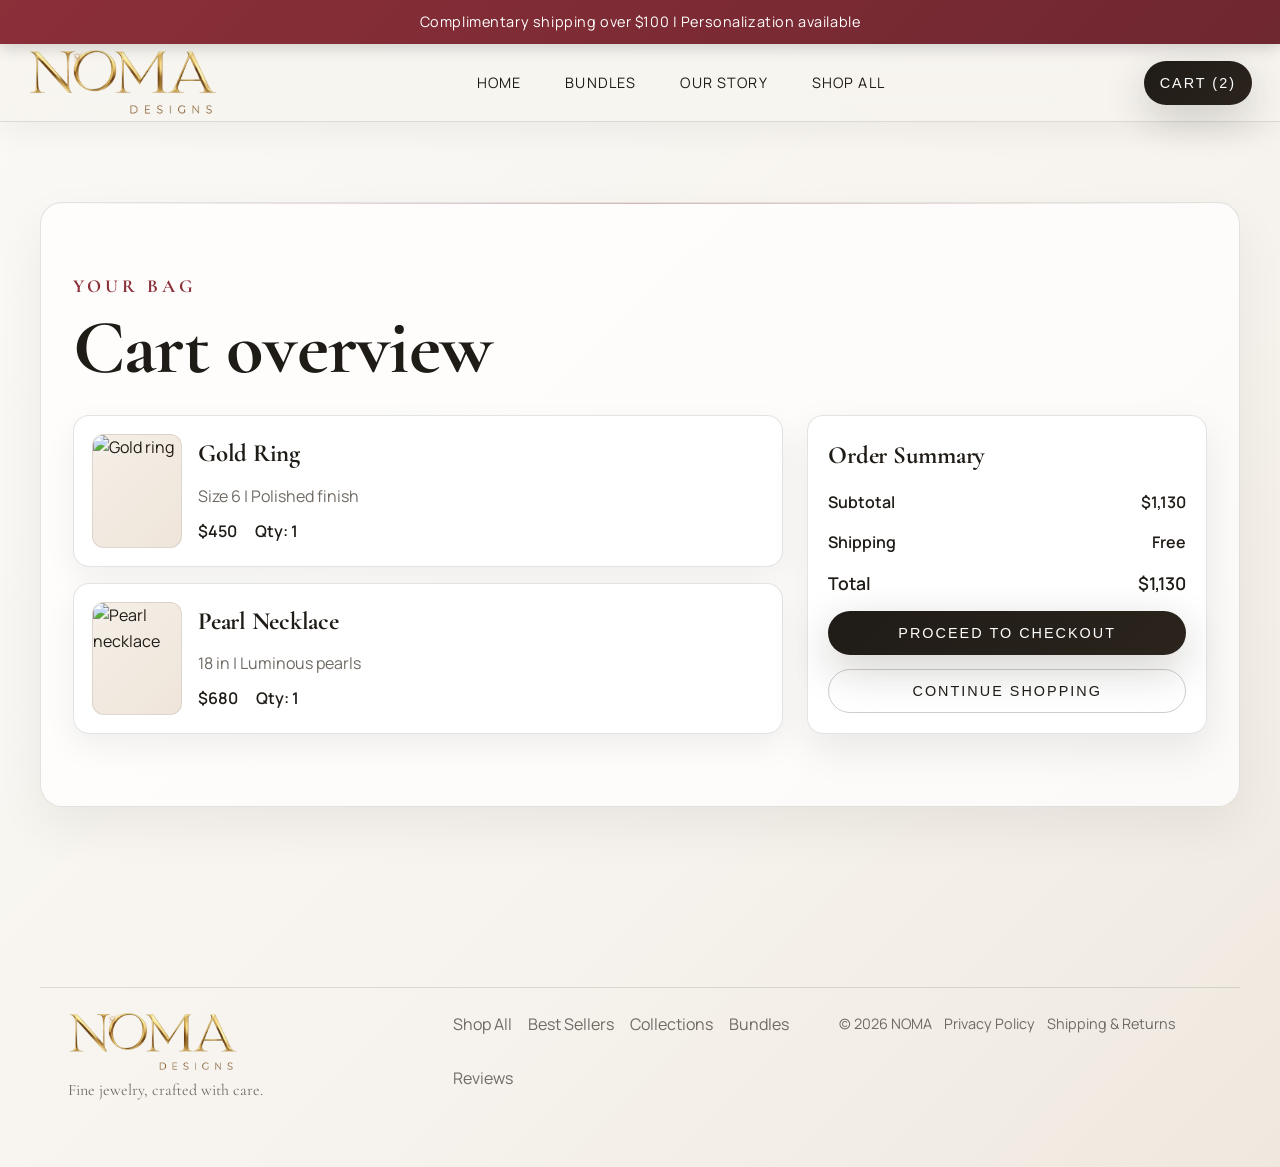
==== cart.html @ b7df2863 "Add cart page with item details and order summary" ====
<!DOCTYPE html>
<html lang="en">
<head>
  <meta charset="UTF-8">
  <meta name="viewport" content="width=device-width, initial-scale=1.0">
  <title>Your Cart | NOMA</title>
  <link rel="preconnect" href="https://fonts.googleapis.com">
  <link rel="preconnect" href="https://fonts.gstatic.com" crossorigin>
  <link href="https://fonts.googleapis.com/css2?family=Cormorant+Garamond:wght@400;500;600;700&family=Manrope:wght@400;500;600;700&display=swap" rel="stylesheet">
  <link rel="stylesheet" href="styles.css">
</head>
<body>
  <div class="announcement-banner">
    <p>Complimentary shipping over $100 | Personalization available</p>
  </div>
  <header class="site-header">
    <div class="brand">
      <a href="index.html" style="text-decoration: none; color: inherit;">
        <img class="brand-logo" src="assets/logos/noma-logo-primary.png" alt="NOMA Fine Jewelry" />
        <span class="sr-only">NOMA Fine Jewelry</span>
      </a>
    </div>
    <nav class="nav" aria-label="Primary">
      <button class="nav-toggle" aria-label="Toggle navigation" aria-expanded="false" aria-controls="primary-nav">
        <span></span><span></span>
      </button>
      <ul class="nav-links" id="primary-nav">
        <li class="nav-home"><a href="index.html#top">Home</a></li>
        <li class="nav-best"><a href="index.html#best-sellers">Best Sellers</a></li>
        <li class="nav-collections"><a href="index.html#collections">Collections</a></li>
        <li class="nav-reviews"><a href="index.html#reviews">Reviews</a></li>
        <li class="nav-bundles"><a href="index.html#bundles">Bundles</a></li>
        <li class="nav-story"><a href="index.html#founder">Our Story</a></li>
        <li class="nav-shop"><a href="products.html">Shop All</a></li>
      </ul>
    </nav>
    <div class="header-actions">
      <a href="cart.html" style="text-decoration: none;"><button class="solid">Cart (2)</button></a>
    </div>
  </header>

  <div class="nav-overlay" aria-hidden="true"></div>

  <main>
    <section class="section cart-hero">
      <div class="section-header">
        <p class="eyebrow">Your Bag</p>
        <h1>Cart overview</h1>
      </div>
      <div class="cart-layout">
        <div class="cart-items">
          <article class="cart-item">
            <div class="cart-thumb">
              <img src="https://t4.ftcdn.net/jpg/01/62/16/95/240_F_162169546_TXWbzLVtl8xPHS6kQhCZpXn5eAcseKdy.jpg" alt="Gold ring" loading="lazy" />
            </div>
            <div class="cart-details">
              <h3>Gold Ring</h3>
              <p>Size 6 | Polished finish</p>
              <div class="cart-meta">
                <span>$450</span>
                <span>Qty: 1</span>
              </div>
            </div>
          </article>
          <article class="cart-item">
            <div class="cart-thumb">
              <img src="https://t3.ftcdn.net/jpg/01/96/38/18/240_F_196381885_sNQQNy1AgocHkT0ksEoZxGqkSZsfU7kD.jpg" alt="Pearl necklace" loading="lazy" />
            </div>
            <div class="cart-details">
              <h3>Pearl Necklace</h3>
              <p>18 in | Luminous pearls</p>
              <div class="cart-meta">
                <span>$680</span>
                <span>Qty: 1</span>
              </div>
            </div>
          </article>
        </div>
        <aside class="cart-summary">
          <h3>Order Summary</h3>
          <div class="summary-row">
            <span>Subtotal</span>
            <span>$1,130</span>
          </div>
          <div class="summary-row">
            <span>Shipping</span>
            <span>Free</span>
          </div>
          <div class="summary-row total">
            <span>Total</span>
            <span>$1,130</span>
          </div>
          <button class="solid">Proceed to Checkout</button>
          <button class="ghost">Continue Shopping</button>
        </aside>
      </div>
    </section>
  </main>

  <footer class="site-footer">
    <div class="footer-brand">
      <img class="footer-logo" src="assets/logos/noma-logo-alt.png" alt="NOMA Fine Jewelry" />
      <p>Fine jewelry, crafted with care.</p>
    </div>
    <div class="footer-links">
      <a href="products.html">Shop All</a>
      <a href="index.html#best-sellers">Best Sellers</a>
      <a href="index.html#collections">Collections</a>
      <a href="index.html#bundles">Bundles</a>
      <a href="index.html#reviews">Reviews</a>
    </div>
    <div class="footer-meta">
      <span>© 2026 NOMA</span>
      <span>Privacy Policy</span>
      <span>Shipping & Returns</span>
    </div>
  </footer>

  <script>
    const toggle = document.querySelector('.nav-toggle');
    const nav = document.querySelector('.nav');
    const navLinks = document.querySelectorAll('.nav-links a');
    const navOverlay = document.querySelector('.nav-overlay');
    const banner = document.querySelector('.announcement-banner');
    const header = document.querySelector('.site-header');

    const setMenuOffset = () => {
      const offset = (banner?.offsetHeight || 0) + (header?.offsetHeight || 0) + 12;
      document.documentElement.style.setProperty('--mobile-menu-top', `${offset}px`);
    };

    const closeNav = () => {
      toggle?.setAttribute('aria-expanded', 'false');
      nav?.classList.remove('open');
      document.body.classList.remove('nav-open');
      navOverlay?.classList.remove('show');
    };

    const openNav = () => {
      toggle?.setAttribute('aria-expanded', 'true');
      nav?.classList.add('open');
      document.body.classList.add('nav-open');
      navOverlay?.classList.add('show');
      setMenuOffset();
    };

    if (toggle && nav) {
      toggle.addEventListener('click', () => {
        const expanded = toggle.getAttribute('aria-expanded') === 'true';
        if (expanded) {
          closeNav();
        } else {
          openNav();
        }
      });
    }

    navLinks.forEach((link) => {
      link.addEventListener('click', () => closeNav());
    });

    navOverlay?.addEventListener('click', () => closeNav());
    window.addEventListener('keyup', (event) => {
      if (event.key === 'Escape') closeNav();
    });
    window.addEventListener('resize', setMenuOffset);
    setMenuOffset();

    const updateFocusedSection = () => {
      const sections = Array.from(document.querySelectorAll('.section'));
      if (!sections.length) return;

      const viewportCenter = window.innerHeight / 2;
      let closestSection = null;
      let closestDistance = Number.POSITIVE_INFINITY;

      sections.forEach((section) => {
        const rect = section.getBoundingClientRect();
        const sectionCenter = rect.top + rect.height / 2;
        const distance = Math.abs(sectionCenter - viewportCenter);
        if (distance < closestDistance) {
          closestDistance = distance;
          closestSection = section;
        }
      });

      sections.forEach((section) => {
        section.classList.toggle('in-focus', section === closestSection);
      });
    };

    window.addEventListener('scroll', updateFocusedSection, { passive: true });
    window.addEventListener('resize', updateFocusedSection);
    updateFocusedSection();
  </script>
</body>
</html>
---- styles.css ----
:root {
  --bg: #f7f4ef;
  --ink: #1f1b16;
  --muted: #6f6a64;
  --accent: #8b2f39;
  --burgundy: #8b2f39;
  --beige: #efe8df;
  --brown: #3a2f28;
  --border: rgba(31, 27, 22, 0.12);
  --panel: rgba(255, 255, 255, 0.92);
  --glass: rgba(255, 255, 255, 0.5);
  --shadow: 0 24px 70px rgba(15, 10, 6, 0.08);
  --radius: 16px;
  --banner-height: 44px;
  --mobile-menu-top: 128px;
  --header-offset: 170px;
  --header-height: 78px;
}

* {
  box-sizing: border-box;
  margin: 0;
  padding: 0;
}

body {
  font-family: "Manrope", system-ui, -apple-system, sans-serif;
  color: var(--ink);
  background: linear-gradient(135deg, #fbf9f6 0%, #f7f4ef 55%, #efe8df 100%);
  min-height: 100vh;
  line-height: 1.6;
  -webkit-font-smoothing: antialiased;
  scroll-behavior: smooth;
  scroll-padding-top: var(--header-offset);
}

body.nav-open {
  overflow: hidden;
}

a {
  color: inherit;
  text-decoration: none;
}

a:hover {
  color: var(--ink);
}

.announcement-banner {
  background: linear-gradient(135deg, var(--burgundy) 0%, #6f2730 100%);
  color: #f7f4ef;
  text-align: center;
  min-height: var(--banner-height);
  height: var(--banner-height);
  padding: 0 20px;
  font-size: 0.9rem;
  letter-spacing: 0.04em;
  position: sticky;
  top: 0;
  z-index: 20;
  box-shadow: 0 4px 16px rgba(0, 0, 0, 0.16);
  display: flex;
  align-items: center;
  justify-content: center;
  white-space: nowrap;
  overflow: hidden;
  text-overflow: ellipsis;
}

.announcement-banner p {
  margin: 0;
  color: white;
  max-width: none;
}

h1, h2, h3 {
  font-family: "Cormorant Garamond", "Times New Roman", serif;
  letter-spacing: -0.01em;
  color: var(--ink);
}

h1 {
  font-size: clamp(3.2rem, 6vw, 4.9rem);
  line-height: 1.02;
}

h2 {
  font-size: clamp(2.3rem, 3.6vw, 3.6rem);
  line-height: 1.08;
}

h3 {
  font-size: 1.55rem;
}

p {
  color: var(--muted);
  max-width: 70ch;
}

.eyebrow {
  font-family: "Cormorant Garamond", "Times New Roman", serif;
  letter-spacing: 0.22em;
  text-transform: uppercase;
  font-size: 1.15rem;
  color: var(--burgundy);
  font-weight: 700;
  line-height: 1.2;
}

.site-header {
  position: sticky;
  top: var(--banner-height);
  display: flex;
  align-items: center;
  justify-content: space-between;
  height: var(--header-height);
  padding: 0 28px;
  z-index: 10;
  background: rgba(247, 244, 239, 0.82);
  backdrop-filter: blur(12px);
  border-bottom: 1px solid var(--border);
  box-shadow: 0 10px 32px rgba(0, 0, 0, 0.05);
}

.brand {
  display: flex;
  flex-direction: column;
  gap: 2px;
  font-family: "Cormorant Garamond", "Times New Roman", serif;
  height: 100%;
}

.brand a {
  display: flex;
  flex-direction: column;
  gap: 2px;
  height: 100%;
  justify-content: center;
}

.brand-logo {
  width: auto;
  height: 100%;
  max-height: 100%;
  max-width: min(190px, 42vw);
  object-fit: contain;
  display: block;
}

.footer-logo {
  width: min(170px, 46vw);
  height: auto;
  display: block;
}

.sr-only {
  position: absolute;
  width: 1px;
  height: 1px;
  padding: 0;
  margin: -1px;
  overflow: hidden;
  clip: rect(0, 0, 0, 0);
  white-space: nowrap;
  border: 0;
}

.brand-mark {
  font-size: 1.2rem;
  letter-spacing: 0.24em;
}

.brand-tag {
  font-size: 0.82rem;
  letter-spacing: 0.2em;
  color: var(--muted);
}

.nav {
  position: relative;
}

.nav-overlay {
  position: fixed;
  inset: 0;
  background: rgba(0, 0, 0, 0.32);
  opacity: 0;
  pointer-events: none;
  transition: opacity 160ms ease;
  z-index: 9;
}

.nav-overlay.show {
  opacity: 1;
  pointer-events: auto;
}

.nav-links {
  list-style: none;
  display: flex;
  gap: 20px;
  align-items: center;
}

.nav a {
  font-size: 0.9rem;
  letter-spacing: 0.08em;
  text-transform: uppercase;
  padding: 10px 12px;
  border-radius: 999px;
  transition: color 160ms ease, background 160ms ease;
}

@media (max-width: 1335px) {
  .nav-links .nav-best,
  .nav-links .nav-collections,
  .nav-links .nav-reviews {
    display: none;
  }
}

.nav a:hover {
  background: rgba(0, 0, 0, 0.04);
  color: var(--ink);
}

.nav-toggle {
  display: none;
  width: 42px;
  height: 42px;
  border-radius: 50%;
  border: 1px solid var(--border);
  background: rgba(255, 255, 255, 0.6);
  align-items: center;
  justify-content: center;
  flex-direction: column;
  gap: 6px;
  cursor: pointer;
}

.nav-toggle span {
  width: 18px;
  height: 1.8px;
  background: var(--ink);
}

.header-actions {
  display: flex;
  gap: 10px;
  align-items: center;
}

button {
  border: none;
  cursor: pointer;
  font-size: 0.9rem;
  letter-spacing: 0.14em;
  text-transform: uppercase;
  padding: 12px 16px;
  border-radius: 999px;
  transition: transform 160ms ease, box-shadow 160ms ease, background 160ms ease;
  min-height: 44px;
}

button:focus-visible {
  outline: 2px solid var(--burgundy);
  outline-offset: 2px;
}

button.solid {
  background: linear-gradient(135deg, #1f1b16 0%, #2b241d 100%);
  color: #ffffff;
  box-shadow: 0 14px 44px rgba(25, 18, 12, 0.2);
}

button.ghost {
  background: transparent;
  color: var(--ink);
  border: 1px solid rgba(31, 27, 22, 0.22);
}

button.text-link,
a.text-link {
  background: transparent;
  padding: 4px 0;
  text-transform: none;
  letter-spacing: 0.05em;
  font-size: 0.98rem;
  font-weight: 600;
  color: var(--accent);
  border-radius: 0;
  border-bottom: 1px solid transparent;
  display: inline-flex;
  align-items: center;
  gap: 6px;
}

button.text-link::after,
a.text-link::after {
  content: "\2192";
  font-size: 1rem;
  transition: transform 160ms ease;
}

button.text-link:hover,
a.text-link:hover {
  border-bottom: 1px solid var(--accent);
}

button.text-link:hover::after,
a.text-link:hover::after {
  transform: translateX(4px);
}

button:hover {
  transform: translateY(-2px);
}

main {
  padding: 80px 28px 120px;
}

.section {
  max-width: 1200px;
  margin: 0 auto;
  padding: 72px 32px;
  position: relative;
  scroll-margin-top: var(--header-offset);
  transition: background 200ms ease, box-shadow 200ms ease, outline-color 200ms ease;
}

.section.in-focus {
  background: rgba(255, 255, 255, 0.72);
  border: 1px solid var(--border);
  border-radius: calc(var(--radius) + 6px);
  box-shadow: 0 20px 50px rgba(0, 0, 0, 0.06);
}

.section + .section {
  margin-top: 24px;
}

.section::before {
  content: "";
  position: absolute;
  top: 0;
  left: 50%;
  width: min(100%, 1200px);
  height: 1px;
  transform: translateX(-50%);
  background: linear-gradient(90deg, rgba(0, 0, 0, 0), rgba(139, 47, 57, 0.35), rgba(0, 0, 0, 0));
}


.section-header {
  display: flex;
  flex-direction: column;
  gap: 12px;
  margin-bottom: 28px;
}

.hero,
.home-hero {
  display: grid;
  grid-template-columns: repeat(auto-fit, minmax(320px, 1fr));
  align-items: center;
  gap: 52px;
  max-width: 1200px;
  margin: 0 auto;
  padding: 90px 32px 60px;
}

.hero-copy {
  display: flex;
  flex-direction: column;
  gap: 20px;
}

.hero .underline {
  display: inline-block;
  border-bottom: 2px solid var(--burgundy);
  padding-bottom: 8px;
}

.lede {
  font-size: 1.1rem;
  color: #2f2a25;
}

.hero-actions {
  display: flex;
  flex-wrap: wrap;
  gap: 12px;
}

.hero-meta {
  display: flex;
  flex-wrap: wrap;
  gap: 16px;
  font-size: 0.78rem;
  letter-spacing: 0.12em;
  text-transform: uppercase;
  color: var(--muted);
}

.quick-links {
  max-width: 1200px;
  margin: 0 auto 24px;
  padding: 16px 20px;
  display: flex;
  flex-wrap: wrap;
  gap: 10px;
  justify-content: center;
  border: 1px solid var(--border);
  border-radius: calc(var(--radius) + 6px);
  background: rgba(255, 255, 255, 0.9);
  text-transform: uppercase;
  letter-spacing: 0.08em;
  font-size: 0.78rem;
}

.quick-links a {
  padding: 8px 12px;
  border-radius: 999px;
  border: 1px solid rgba(31, 27, 22, 0.12);
  background: #ffffff;
  color: var(--ink);
  transition: transform 160ms ease, box-shadow 160ms ease;
}

.quick-links a:hover {
  transform: translateY(-1px);
  box-shadow: 0 10px 24px rgba(0, 0, 0, 0.08);
}


.mini-grid {
  display: grid;
  grid-template-columns: repeat(auto-fit, minmax(230px, 1fr));
  gap: 20px;
}

.mini-card {
  background: #ffffff;
  border: 1px solid var(--border);
  border-radius: var(--radius);
  overflow: hidden;
  box-shadow: 0 16px 48px rgba(0, 0, 0, 0.06);
  display: grid;
  grid-template-rows: 220px auto;
  transition: transform 160ms ease, box-shadow 160ms ease;
  text-decoration: none;
}

.mini-card:hover {
  transform: translateY(-2px);
  box-shadow: 0 18px 52px rgba(0, 0, 0, 0.1);
}

.mini-image {
  background: #f5f1ec;
}

.mini-image img {
  width: 100%;
  height: 100%;
  object-fit: cover;
  display: block;
}

.mini-body {
  padding: 18px;
  display: grid;
  gap: 10px;
}

.price-row {
  display: flex;
  gap: 10px;
  align-items: baseline;
}

.price {
  font-size: 1.1rem;
  font-weight: 700;
  color: var(--ink);
}

.price-compare {
  font-size: 0.95rem;
  color: var(--muted);
  text-decoration: line-through;
}

.section-actions {
  margin-top: 20px;
  display: flex;
  justify-content: center;
  align-items: center;
  text-align: center;
  width: 100%;
}

.category-groups {
  display: grid;
  gap: 22px;
}

.category-group {
  padding: 22px;
  border: 1px solid var(--border);
  border-radius: var(--radius);
  background: rgba(255, 255, 255, 0.9);
  box-shadow: 0 14px 40px rgba(0, 0, 0, 0.05);
}

.category-grid {
  display: flex;
  flex-wrap: wrap;
  gap: 12px;
  margin-top: 12px;
}

.category-pill {
  padding: 10px 16px;
  border-radius: 999px;
  border: 1px solid rgba(31, 27, 22, 0.18);
  background: #ffffff;
  text-transform: uppercase;
  letter-spacing: 0.08em;
  font-size: 0.78rem;
  transition: transform 160ms ease, box-shadow 160ms ease;
}

.category-pill:hover {
  transform: translateY(-1px);
  box-shadow: 0 10px 24px rgba(0, 0, 0, 0.08);
}

.testimonials-grid {
  display: grid;
  grid-template-columns: repeat(auto-fit, minmax(240px, 1fr));
  gap: 18px;
}

.testimonial-card {
  background: #ffffff;
  border-radius: var(--radius);
  border: 1px solid var(--border);
  padding: 20px;
  box-shadow: 0 14px 40px rgba(0, 0, 0, 0.06);
  display: grid;
  gap: 14px;
}

.testimonial-name {
  font-weight: 700;
  letter-spacing: 0.05em;
  text-transform: uppercase;
  color: var(--brown);
}

.bundles-grid {
  display: grid;
  grid-template-columns: repeat(auto-fit, minmax(240px, 1fr));
  gap: 18px;
}

.bundle-card {
  background: #ffffff;
  border-radius: var(--radius);
  border: 1px solid var(--border);
  padding: 22px;
  display: grid;
  gap: 12px;
  box-shadow: 0 14px 40px rgba(0, 0, 0, 0.06);
}

.founder {
  display: grid;
  grid-template-columns: repeat(auto-fit, minmax(280px, 1fr));
  gap: 30px;
  align-items: center;
}

.founder-visual {
  border-radius: var(--radius);
  overflow: hidden;
  border: 1px solid var(--border);
  box-shadow: var(--shadow);
  min-height: 320px;
}

.founder-visual img {
  width: 100%;
  height: 100%;
  object-fit: cover;
  display: block;
}

.founder-copy {
  display: grid;
  gap: 16px;
}

.signature-name {
  font-family: "Cormorant Garamond", "Times New Roman", serif;
  font-size: 1.2rem;
  color: var(--ink);
}

.hero-visual {
  position: relative;
  min-height: 420px;
  display: grid;
  place-items: center;
}

.sketchfab-wrapper {
  position: relative;
  width: min(560px, 100%);
  aspect-ratio: 1 / 1;
  border-radius: var(--radius);
  overflow: hidden;
  background: transparent;
}

.sketchfab-wrapper iframe {
  width: 100%;
  height: 100%;
  border: none;
}

.sketchfab-mask {
  position: absolute;
  inset: 0;
  pointer-events: none;
  background: linear-gradient(180deg, rgba(255, 255, 255, 0.94) 0%, rgba(255, 255, 255, 0.35) 12%, rgba(255, 255, 255, 0) 26%, rgba(255, 255, 255, 0) 100%);
}

.hero-static {
  width: min(560px, 100%);
  aspect-ratio: 1 / 1;
  border-radius: var(--radius);
  background: #f5f4f2;
  border: 1px solid var(--border);
  box-shadow: 0 28px 70px rgba(0, 0, 0, 0.12);
  position: relative;
  overflow: hidden;
}

.hero-static img {
  width: 100%;
  height: 100%;
  object-fit: cover;
  display: block;
  transform: scale(1.02);
}

.hero-static::after {
  content: "";
  position: absolute;
  inset: 12%;
  border-radius: 50%;
  background: radial-gradient(circle at 40% 40%, rgba(255, 255, 255, 0.35), rgba(255, 255, 255, 0));
  filter: blur(10px);
  pointer-events: none;
}


.site-footer {
  margin: 60px auto 40px;
  padding: 24px 28px;
  max-width: 1200px;
  border-top: 1px solid var(--border);
  display: grid;
  grid-template-columns: repeat(auto-fit, minmax(200px, 1fr));
  gap: 12px;
}

.footer-brand {
  display: grid;
  gap: 6px;
  font-family: "Cormorant Garamond", "Times New Roman", serif;
}

.footer-links {
  display: flex;
  gap: 16px;
  flex-wrap: wrap;
  color: var(--muted);
}

.footer-meta {
  display: flex;
  gap: 12px;
  flex-wrap: wrap;
  color: var(--muted);
  font-size: 0.9rem;
}

.cart-layout {
  display: grid;
  grid-template-columns: minmax(0, 1.6fr) minmax(0, 0.9fr);
  gap: 24px;
}

.cart-items {
  display: grid;
  gap: 16px;
}

.cart-item {
  display: grid;
  grid-template-columns: 90px 1fr;
  gap: 16px;
  padding: 18px;
  border-radius: var(--radius);
  border: 1px solid var(--border);
  background: rgba(255, 255, 255, 0.9);
  box-shadow: 0 12px 32px rgba(0, 0, 0, 0.06);
}

.cart-thumb {
  border-radius: 12px;
  background: linear-gradient(135deg, #f5efe7, #efe5da);
  border: 1px solid rgba(31, 27, 22, 0.1);
  min-height: 90px;
  overflow: hidden;
}

.cart-thumb img {
  width: 100%;
  height: 100%;
  object-fit: cover;
  display: block;
}

.cart-details {
  display: grid;
  gap: 6px;
}

.cart-details h3 {
  margin: 0;
}

.cart-details p {
  margin: 0;
}

.cart-meta {
  display: flex;
  gap: 18px;
  font-weight: 600;
  color: var(--ink);
}

.cart-summary {
  border-radius: var(--radius);
  border: 1px solid var(--border);
  background: rgba(255, 255, 255, 0.92);
  box-shadow: 0 16px 40px rgba(0, 0, 0, 0.08);
  padding: 20px;
  display: grid;
  gap: 14px;
  align-self: start;
}

.cart-summary h3 {
  margin: 0;
}

.summary-row {
  display: flex;
  justify-content: space-between;
  font-weight: 600;
  color: var(--ink);
}

.summary-row.total {
  font-size: 1.1rem;
}

.cart-summary button {
  width: 100%;
}

@media (max-width: 900px) {
  .cart-layout {
    grid-template-columns: 1fr;
  }
}

@media (max-width: 805px) {
  .nav { position: static; }
  .nav-links {
    position: fixed;
    top: var(--mobile-menu-top, 128px);
    left: 18px;
    right: 18px;
    background: rgba(255, 255, 255, 0.96);
    border: 1px solid var(--border);
    border-radius: calc(var(--radius) + 6px);
    padding: 16px;
    flex-direction: column;
    align-items: stretch;
    gap: 6px;
    min-width: 0;
    opacity: 0;
    pointer-events: none;
    transform: translateY(-6px);
    box-shadow: 0 18px 52px rgba(0, 0, 0, 0.16);
    z-index: 10;
    backdrop-filter: blur(10px);
    transition: opacity 180ms ease, transform 180ms ease;
  }

  .nav-links .nav-best,
  .nav-links .nav-collections,
  .nav-links .nav-reviews {
    display: list-item;
  }

  .nav.open .nav-links {
    opacity: 1;
    pointer-events: auto;
    transform: translateY(0);
  }

  .nav-links a {
    padding: 12px 14px;
    border-radius: 12px;
    background: rgba(0, 0, 0, 0.02);
    width: 100%;
    display: block;
    text-align: center;
  }

  .nav-toggle { display: inline-flex; }
}


.bestsellers-grid .eyebrow {
  margin-bottom: 16px;
}

.bestseller-items {
  display: grid;
  grid-template-columns: repeat(3, 1fr);
  gap: 12px;
}

.bestseller-card {
  display: flex;
  flex-direction: column;
  gap: 8px;
  align-items: center;
  text-align: center;
}

.bestseller-visual {
  width: 100%;
  aspect-ratio: 1;
  background: #f8f8f6;
  border-radius: 8px;
  border: 1px solid var(--border);
}

.bestseller-card p {
  font-size: 0.85rem;
  color: var(--muted);
  margin: 0;
}

@media (max-width: 805px) {
  .engraving-preview {
    grid-template-columns: 1fr;
  }
  
  .bestseller-items {
    grid-template-columns: repeat(3, 1fr);
  }
}

/* Products Page */
.products-hero {
  max-width: 1200px;
  margin: 0 auto;
  padding: 60px 0 40px;
}

.products-header {
  text-align: center;
  margin-bottom: 40px;
}

.products-header h1 {
  margin-bottom: 16px;
}

.products-header .lede {
  margin: 0 auto;
}

.filter-bar {
  display: flex;
  gap: 16px;
  flex-wrap: wrap;
  padding: 24px;
  background: rgba(255, 255, 255, 0.8);
  border: 1px solid var(--border);
  border-radius: var(--radius);
  margin-bottom: 40px;
}

.filter-group {
  flex: 1;
  min-width: 200px;
  display: flex;
  flex-direction: column;
  gap: 8px;
}

.filter-group label {
  font-size: 0.9rem;
  font-weight: 600;
  color: var(--burgundy);
  text-transform: uppercase;
  letter-spacing: 0.05em;
}

.filter-group select {
  padding: 12px 16px;
  border: 1px solid var(--border);
  border-radius: 8px;
  font-family: inherit;
  font-size: 1rem;
  background: white;
  cursor: pointer;
  transition: border 200ms ease;
}

.filter-group select:focus {
  outline: none;
  border-color: var(--burgundy);
}

.products-grid-section {
  max-width: 1200px;
  margin: 0 auto;
  padding: 0 0 80px;
}

.products-grid-section::before {
  content: "";
  display: block;
  height: 1px;
  margin: 0 auto 32px;
  width: min(100%, 1200px);
  background: linear-gradient(90deg, rgba(0, 0, 0, 0), rgba(139, 47, 57, 0.35), rgba(0, 0, 0, 0));
}

.products-grid {
  display: grid;
  grid-template-columns: repeat(auto-fill, minmax(280px, 1fr));
  gap: 24px;
}

.product-card {
  position: relative;
  background: var(--panel);
  border: 1px solid var(--border);
  border-radius: var(--radius);
  overflow: hidden;
  box-shadow: var(--shadow);
  transition: transform 200ms ease, box-shadow 200ms ease;
}

.product-card::after {
  content: "";
  position: absolute;
  inset: 0;
  border-radius: inherit;
  pointer-events: none;
  box-shadow: inset 0 0 0 1px rgba(139, 47, 57, 0.08);
  opacity: 0;
  transition: opacity 200ms ease;
}

.product-card:hover {
  transform: translateY(-4px);
  box-shadow: 0 24px 72px rgba(0, 0, 0, 0.12);
}

.product-card:hover::after {
  opacity: 1;
}

.product-image {
  position: relative;
  height: 280px;
  background: linear-gradient(145deg, rgba(0, 0, 0, 0.04), rgba(255, 255, 255, 0.2));
  display: flex;
  align-items: center;
  justify-content: center;
}

.product-card-image {
  width: 100%;
  height: 100%;
  object-fit: cover;
  display: block;
}

.product-image.dark {
  background: radial-gradient(circle at 30% 30%, #111 0%, #050505 40%, #000 100%);
}

.product-info {
  padding: 20px;
  display: flex;
  flex-direction: column;
  gap: 8px;
}

.product-info h3 {
  font-size: 1.2rem;
  margin: 0;
}

.product-category {
  font-size: 0.85rem;
  color: var(--muted);
  text-transform: uppercase;
  letter-spacing: 0.1em;
  margin: 0;
}

.product-price {
  font-size: 1.1rem;
  font-weight: 600;
  color: var(--burgundy);
  margin: 4px 0 12px;
}

.product-info button {
  width: 100%;
  margin-top: 8px;
}

/* Product Placeholder Styles */
.placeholder-ring {
  width: 140px;
  height: 24px;
  border-radius: 999px;
  background: linear-gradient(90deg, #fdfdfd, #c0c0c0, #8a8a8a, #c0c0c0, #fdfdfd);
  box-shadow: 0 8px 24px rgba(0, 0, 0, 0.15);
}

.placeholder-ring.variant-2 {
  background: linear-gradient(90deg, #fff8e1, #ffd700, #ffb700, #ffd700, #fff8e1);
}

.placeholder-ring.variant-3 {
  width: 120px;
  height: 20px;
  background: linear-gradient(90deg, #e8e8e8, #a0a0a0, #707070, #a0a0a0, #e8e8e8);
}

.placeholder-ring.variant-4 {
  background: linear-gradient(90deg, #ffe4e1, #ffb6a8, #ff9580, #ffb6a8, #ffe4e1);
}

.placeholder-ring.variant-5 {
  background: linear-gradient(90deg, #fff, #e0e0e0, #b0b0b0, #e0e0e0, #fff);
}

.placeholder-ring.variant-6 {
  width: 130px;
  height: 26px;
  background: linear-gradient(90deg, #fafafa, #d0d0d0, #a0a0a0, #d0d0d0, #fafafa);
}

.placeholder-pendant {
  width: 60px;
  height: 100px;
  border-radius: 40px;
  background: linear-gradient(180deg, #2a2a2a, #000000);
  border: 1px solid rgba(255, 255, 255, 0.1);
  box-shadow: 0 12px 32px rgba(0, 0, 0, 0.5);
}

.placeholder-pendant.variant-2 {
  width: 50px;
  height: 90px;
  background: linear-gradient(180deg, #1a1a1a, #0a0a0a);
}

.placeholder-pendant.variant-3 {
  width: 70px;
  height: 80px;
  border-radius: 50%;
  background: linear-gradient(135deg, #333, #000);
}

.placeholder-bracelet {
  width: 180px;
  height: 60px;
  border-radius: 40px;
  background: linear-gradient(135deg, #fdfdfd, #d0d0d0, #a0a0a0);
  box-shadow: 0 10px 28px rgba(0, 0, 0, 0.15);
}

.placeholder-bracelet.variant-2 {
  background: linear-gradient(135deg, #fff8e1, #ffd700, #ffb700);
}

.placeholder-bracelet.variant-3 {
  background: linear-gradient(135deg, #ffffff, #e8e8e8, #c0c0c0);
}

@media (max-width: 640px) {
  main { padding: 60px 20px 100px; }
  .hero,
  .home-hero { padding: 60px 20px 40px; }
  .section { padding: 48px 20px; }
  .site-header { padding: 14px 20px; }
  .site-header {
    gap: 10px;
  }
  .brand-mark { letter-spacing: 0.18em; }
  .brand-tag { letter-spacing: 0.14em; }
  h1 { font-size: clamp(2.2rem, 8vw, 3rem); }
  h2 { font-size: clamp(1.8rem, 6vw, 2.5rem); }
  .eyebrow { font-size: 1.05rem; }
  .hero { grid-template-columns: 1fr; text-align: center; gap: 28px; }
  .hero-actions { justify-content: center; width: 100%; }
  .hero-actions button { flex: 1 1 140px; }
  .hero-meta { justify-content: center; }
  .hero-visual { min-height: 320px; }
  .hero-static { aspect-ratio: 4 / 5; }
  .section-header { text-align: center; align-items: center; }
  .header-actions { display: none; }
  .site-footer { text-align: center; justify-items: center; }
  .footer-links, .footer-meta { justify-content: center; }

  .quick-links {
    padding: 12px 14px;
    font-size: 0.72rem;
  }

  .mini-card { grid-template-rows: 180px auto; }
  .mini-body { padding: 14px; }
  .category-group { padding: 18px; }
  .category-grid { gap: 10px; }
  .testimonials-grid,
  .bundles-grid { grid-template-columns: 1fr; }
  .founder { grid-template-columns: 1fr; }
  
  
  .products-grid {
    grid-template-columns: repeat(2, minmax(0, 1fr));
  }
  
  .filter-bar {
    flex-direction: column;
  }
  
  .filter-group {
    min-width: 100%;
  }

  .products-hero {
    padding: 32px 0 20px;
  }

  .products-header h1 {
    font-size: clamp(2rem, 9vw, 2.6rem);
  }

  .filter-bar {
    padding: 16px;
    gap: 12px;
  }

  .filter-group select {
    padding: 10px 12px;
  }

  .products-grid {
    gap: 12px;
  }

  .product-card {
    box-shadow: 0 14px 36px rgba(0, 0, 0, 0.08);
  }

  .product-image {
    height: 170px;
  }

  .product-info {
    padding: 14px;
  }

  .product-price {
    margin: 2px 0 6px;
  }
}

@media (max-width: 420px) {
  .products-grid {
    grid-template-columns: 1fr;
  }
}


/* Product Modal */
.modal {
  display: none;
  position: fixed;
  z-index: 1000;
  inset: 0;
  width: 100%;
  height: 100%;
  background-color: rgba(0, 0, 0, 0.8);
  backdrop-filter: blur(4px);
  display: flex;
  align-items: center;
  justify-content: center;
  padding: 24px;
  box-sizing: border-box;
}

.modal-content {
  position: relative;
  background: white;
  margin: 0;
  padding: 0;
  max-width: 1280px;
  width: 96vw;
  border-radius: var(--radius);
  box-shadow: 0 20px 80px rgba(0, 0, 0, 0.3);
  max-height: 96vh;
  overflow-y: auto;
}

.modal-close {
  position: absolute;
  top: 20px;
  right: 20px;
  z-index: 10;
  width: 40px;
  height: 40px;
  border-radius: 50%;
  background: rgba(255, 255, 255, 0.9);
  border: 1px solid var(--border);
  font-size: 28px;
  font-weight: 300;
  color: var(--ink);
  cursor: pointer;
  transition: all 200ms ease;
  display: flex;
  align-items: center;
  justify-content: center;
  line-height: 1;
}

.modal-close:hover {
  background: white;
  transform: rotate(90deg);
}

.modal-body {
  display: grid;
  grid-template-columns: 1fr 1fr;
  gap: 32px;
  padding: 32px 32px 40px;
}

.modal-visual {
  position: relative;
  min-height: 520px;
  background: linear-gradient(145deg, #f9f9f9, #ececec);
  border-radius: var(--radius);
  display: flex;
  align-items: center;
  justify-content: center;
  overflow: hidden;
}

.modal-visual .sketchfab-wrapper {
  width: 100%;
  height: 100%;
  min-height: 400px;
}

.modal-visual .sketchfab-wrapper iframe {
  width: 100%;
  height: 100%;
}

.modal-product-image {
  width: 100%;
  height: 100%;
  object-fit: cover;
  display: block;
}

.modal-placeholder-img {
  width: 200px;
  height: 200px;
  background: linear-gradient(145deg, #e0e0e0, #f5f5f5);
  border-radius: 50%;
  box-shadow: 0 10px 30px rgba(0, 0, 0, 0.1);
}

.modal-info {
  display: flex;
  flex-direction: column;
  gap: 20px;
  padding: 20px 0;
}

.modal-info h2 {
  margin: 0;
  color: var(--ink);
}

.modal-info .product-category {
  margin: 0;
  font-size: 0.85rem;
  color: var(--burgundy);
  text-transform: uppercase;
  letter-spacing: 0.1em;
}

.modal-info .product-price {
  font-size: 1.8rem;
  font-weight: 600;
  color: var(--burgundy);
  margin: 0;
}

.modal-info p {
  color: var(--muted);
  line-height: 1.7;
  margin: 0;
}

.modal-actions {
  display: flex;
  flex-direction: column;
  gap: 12px;
  margin-top: 20px;
}

.modal-actions button {
  width: 100%;
}

@media (max-width: 768px) {
  .modal {
    padding: 12px;
  }

  .modal-content {
    margin: 0;
    max-width: calc(100% - 8px);
    width: calc(100% - 8px);
  }
  
  .modal-body {
    grid-template-columns: 1fr;
    padding: 28px 18px 36px;
    gap: 24px;
  }
  
  .modal-visual {
    min-height: 360px;
  }
  
  .modal-close {
    top: 10px;
    right: 10px;
  }
}
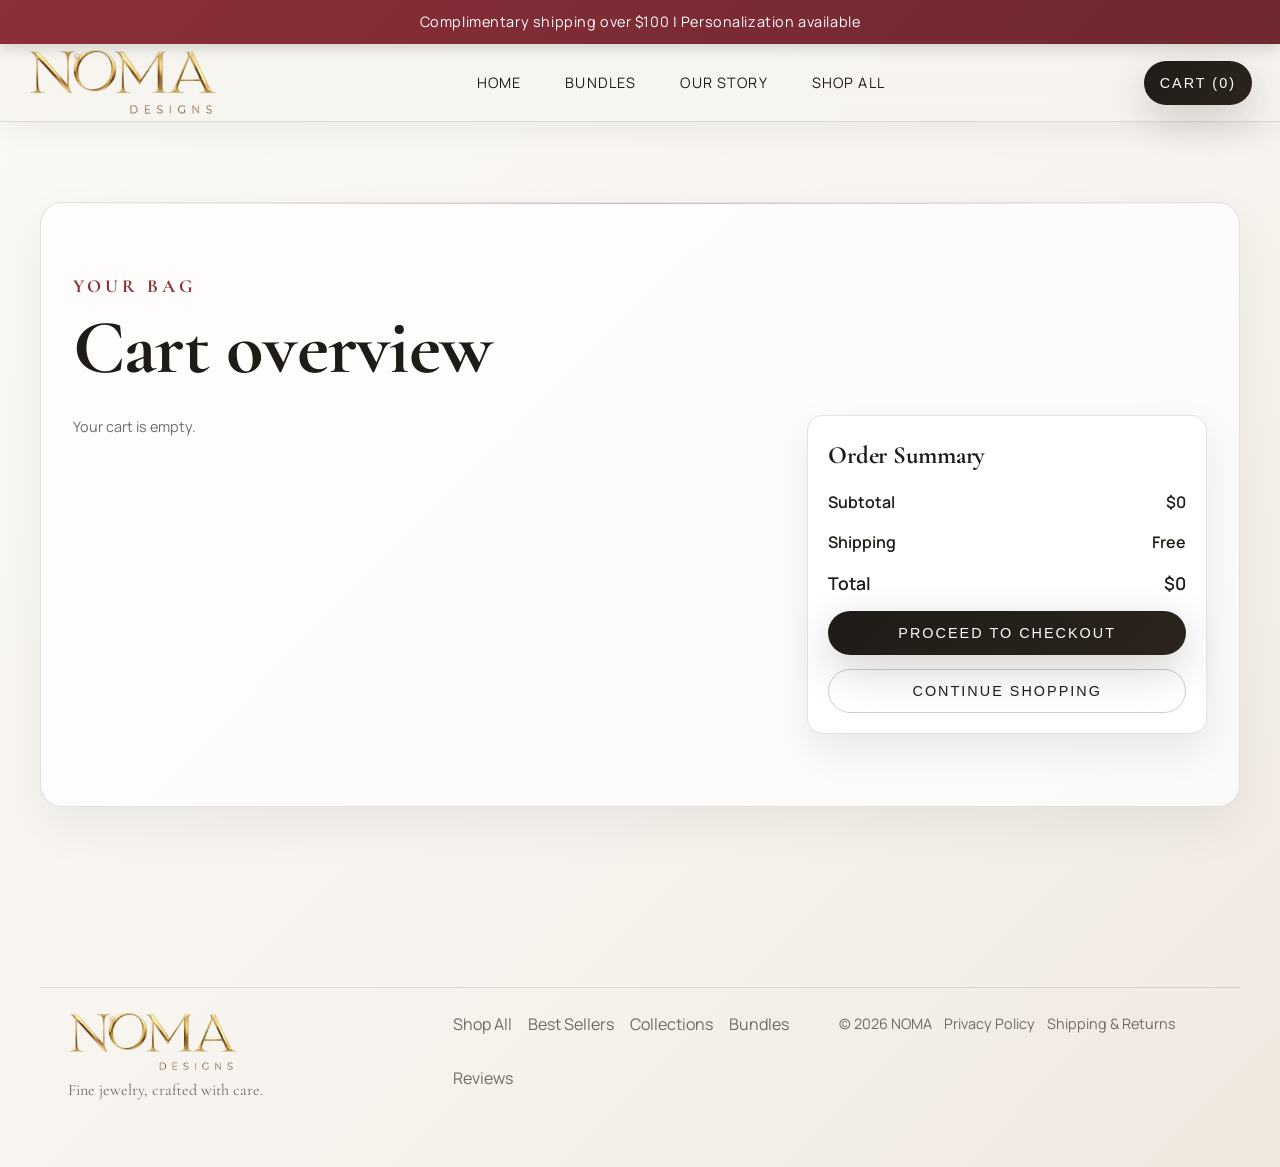
==== commit d26183da: "feat: Implement cart functionality with local storage and update UI components - Updated cart displa" ====
--- a/cart.html
+++ b/cart.html
@@ -16,7 +16,7 @@
   <header class="site-header">
     <div class="brand">
       <a href="index.html" style="text-decoration: none; color: inherit;">
-        <img class="brand-logo" src="assets/logos/noma-logo-primary.png" alt="NOMA Fine Jewelry" />
+        <img class="brand-logo" src="assets/logos/noma-logo-primary.png" alt="NOMA Fine Jewelry" decoding="async" />
         <span class="sr-only">NOMA Fine Jewelry</span>
       </a>
     </div>
@@ -35,7 +35,7 @@
       </ul>
     </nav>
     <div class="header-actions">
-      <a href="cart.html" style="text-decoration: none;"><button class="solid">Cart (2)</button></a>
+      <a href="cart.html" style="text-decoration: none;"><button class="solid">Cart (0)</button></a>
     </div>
   </header>
 
@@ -48,39 +48,14 @@
         <h1>Cart overview</h1>
       </div>
       <div class="cart-layout">
-        <div class="cart-items">
-          <article class="cart-item">
-            <div class="cart-thumb">
-              <img src="https://t4.ftcdn.net/jpg/01/62/16/95/240_F_162169546_TXWbzLVtl8xPHS6kQhCZpXn5eAcseKdy.jpg" alt="Gold ring" loading="lazy" />
-            </div>
-            <div class="cart-details">
-              <h3>Gold Ring</h3>
-              <p>Size 6 | Polished finish</p>
-              <div class="cart-meta">
-                <span>$450</span>
-                <span>Qty: 1</span>
-              </div>
-            </div>
-          </article>
-          <article class="cart-item">
-            <div class="cart-thumb">
-              <img src="https://t3.ftcdn.net/jpg/01/96/38/18/240_F_196381885_sNQQNy1AgocHkT0ksEoZxGqkSZsfU7kD.jpg" alt="Pearl necklace" loading="lazy" />
-            </div>
-            <div class="cart-details">
-              <h3>Pearl Necklace</h3>
-              <p>18 in | Luminous pearls</p>
-              <div class="cart-meta">
-                <span>$680</span>
-                <span>Qty: 1</span>
-              </div>
-            </div>
-          </article>
+        <div class="cart-items" id="cartItems">
+          <p class="cart-empty">Your cart is empty.</p>
         </div>
         <aside class="cart-summary">
           <h3>Order Summary</h3>
           <div class="summary-row">
             <span>Subtotal</span>
-            <span>$1,130</span>
+            <span id="cartSubtotal">$0</span>
           </div>
           <div class="summary-row">
             <span>Shipping</span>
@@ -88,7 +63,7 @@
           </div>
           <div class="summary-row total">
             <span>Total</span>
-            <span>$1,130</span>
+            <span id="cartTotal">$0</span>
           </div>
           <button class="solid">Proceed to Checkout</button>
           <button class="ghost">Continue Shopping</button>
@@ -99,7 +74,7 @@
 
   <footer class="site-footer">
     <div class="footer-brand">
-      <img class="footer-logo" src="assets/logos/noma-logo-alt.png" alt="NOMA Fine Jewelry" />
+      <img class="footer-logo" src="assets/logos/noma-logo-alt.png" alt="NOMA Fine Jewelry" decoding="async" />
       <p>Fine jewelry, crafted with care.</p>
     </div>
     <div class="footer-links">
@@ -166,6 +141,167 @@
     window.addEventListener('resize', setMenuOffset);
     setMenuOffset();
 
+    const setActiveNavForPage = () => {
+      const page = (window.location.pathname.split('/').pop() || 'index.html').toLowerCase();
+      navLinks.forEach((link) => {
+        const href = (link.getAttribute('href') || '').split('#')[0].toLowerCase();
+        const isActive = href === page;
+        link.classList.toggle('active', isActive);
+        if (isActive) {
+          link.setAttribute('aria-current', 'page');
+        } else {
+          link.removeAttribute('aria-current');
+        }
+      });
+    };
+
+    setActiveNavForPage();
+
+    const cartItems = document.getElementById('cartItems');
+    const cartSubtotal = document.getElementById('cartSubtotal');
+    const cartTotal = document.getElementById('cartTotal');
+    const headerCartButton = document.querySelector('.header-actions .solid');
+    const cartStorageKey = 'nomaCart';
+
+    const loadCart = () => {
+      try {
+        return JSON.parse(localStorage.getItem(cartStorageKey)) || [];
+      } catch (error) {
+        return [];
+      }
+    };
+
+    const saveCart = (cart) => {
+      try {
+        localStorage.setItem(cartStorageKey, JSON.stringify(cart));
+      } catch (error) {
+        // Ignore write errors for simple demo behavior.
+      }
+    };
+
+    const parsePrice = (price) => {
+      if (!price) return 0;
+      const value = Number(price.replace(/[^0-9.]/g, ''));
+      return Number.isNaN(value) ? 0 : value;
+    };
+
+    const formatCurrency = (value) => {
+      return `$${value.toLocaleString(undefined, { minimumFractionDigits: 0, maximumFractionDigits: 2 })}`;
+    };
+
+    const updateCartPage = (cart) => {
+      if (!cartItems || !cartSubtotal || !cartTotal) return;
+      cartItems.innerHTML = '';
+
+      const totalQty = cart.reduce((sum, item) => sum + item.qty, 0);
+      if (headerCartButton) headerCartButton.textContent = `Cart (${totalQty})`;
+
+      if (!cart.length) {
+        const empty = document.createElement('p');
+        empty.className = 'cart-empty';
+        empty.textContent = 'Your cart is empty.';
+        cartItems.appendChild(empty);
+        cartSubtotal.textContent = '$0';
+        cartTotal.textContent = '$0';
+        return;
+      }
+
+      let subtotalValue = 0;
+      cart.forEach((item) => {
+        subtotalValue += parsePrice(item.price) * item.qty;
+
+        const row = document.createElement('article');
+        row.className = 'cart-item';
+
+        const thumb = document.createElement('div');
+        thumb.className = 'cart-thumb';
+
+        const img = document.createElement('img');
+        img.src = item.image || '';
+        img.alt = item.title || 'Cart item';
+        img.loading = 'lazy';
+        img.decoding = 'async';
+        thumb.appendChild(img);
+
+        const details = document.createElement('div');
+        details.className = 'cart-details';
+
+        const title = document.createElement('h3');
+        title.textContent = item.title || 'Item';
+
+        const meta = document.createElement('div');
+        meta.className = 'cart-meta';
+
+        const price = document.createElement('span');
+        price.textContent = item.price || '';
+
+        const qtyWrap = document.createElement('div');
+        qtyWrap.className = 'cart-qty-controls';
+
+        const minus = document.createElement('button');
+        minus.type = 'button';
+        minus.className = 'cart-qty-button';
+        minus.textContent = '-';
+        minus.setAttribute('data-action', 'decrement');
+        minus.setAttribute('data-id', item.id);
+
+        const qty = document.createElement('span');
+        qty.className = 'cart-item-qty';
+        qty.textContent = `x${item.qty}`;
+
+        const plus = document.createElement('button');
+        plus.type = 'button';
+        plus.className = 'cart-qty-button';
+        plus.textContent = '+';
+        plus.setAttribute('data-action', 'increment');
+        plus.setAttribute('data-id', item.id);
+
+        qtyWrap.appendChild(minus);
+        qtyWrap.appendChild(qty);
+        qtyWrap.appendChild(plus);
+
+        meta.appendChild(price);
+        meta.appendChild(qtyWrap);
+        details.appendChild(title);
+        details.appendChild(meta);
+        row.appendChild(thumb);
+        row.appendChild(details);
+        cartItems.appendChild(row);
+      });
+
+      cartSubtotal.textContent = formatCurrency(subtotalValue);
+      cartTotal.textContent = formatCurrency(subtotalValue);
+    };
+
+    const updateCartItemQty = (id, delta) => {
+      const cart = loadCart();
+      const item = cart.find((entry) => entry.id === id);
+      if (!item) return;
+      item.qty += delta;
+      if (item.qty <= 0) {
+        const nextCart = cart.filter((entry) => entry.id !== id);
+        saveCart(nextCart);
+        updateCartPage(nextCart);
+        return;
+      }
+      saveCart(cart);
+      updateCartPage(cart);
+    };
+
+    updateCartPage(loadCart());
+
+    cartItems?.addEventListener('click', (event) => {
+      const button = event.target.closest('.cart-qty-button');
+      if (!button) return;
+      const id = button.getAttribute('data-id');
+      const action = button.getAttribute('data-action');
+      if (!id || !action) return;
+      updateCartItemQty(id, action === 'increment' ? 1 : -1);
+    });
+
+    let focusTicking = false;
+    let currentFocus = null;
+
     const updateFocusedSection = () => {
       const sections = Array.from(document.querySelectorAll('.section'));
       if (!sections.length) return;
@@ -184,13 +320,26 @@
         }
       });
 
+      if (closestSection === currentFocus) return;
+
       sections.forEach((section) => {
         section.classList.toggle('in-focus', section === closestSection);
       });
-    };
-
-    window.addEventListener('scroll', updateFocusedSection, { passive: true });
-    window.addEventListener('resize', updateFocusedSection);
+
+      currentFocus = closestSection;
+    };
+
+    const requestFocusUpdate = () => {
+      if (focusTicking) return;
+      focusTicking = true;
+      requestAnimationFrame(() => {
+        focusTicking = false;
+        updateFocusedSection();
+      });
+    };
+
+    window.addEventListener('scroll', requestFocusUpdate, { passive: true });
+    window.addEventListener('resize', requestFocusUpdate);
     updateFocusedSection();
   </script>
 </body>
--- a/styles.css
+++ b/styles.css
@@ -213,6 +213,29 @@
   transition: color 160ms ease, background 160ms ease;
 }
 
+.nav a.active,
+.nav a[aria-current="page"] {
+  color: #ffffff;
+  background: linear-gradient(135deg, #8b2f39 0%, #b95662 50%, #8b2f39 100%);
+  box-shadow: 0 12px 28px rgba(139, 47, 57, 0.35);
+  position: relative;
+  overflow: hidden;
+}
+
+.nav a.active::after,
+.nav a[aria-current="page"]::after {
+  content: "";
+  position: absolute;
+  top: -60%;
+  left: -40%;
+  width: 45%;
+  height: 220%;
+  background: rgba(255, 255, 255, 0.35);
+  transform: skewX(-20deg);
+  animation: navShimmer 2.8s ease-in-out infinite;
+  pointer-events: none;
+}
+
 @media (max-width: 1335px) {
   .nav-links .nav-best,
   .nav-links .nav-collections,
@@ -226,6 +249,29 @@
   color: var(--ink);
 }
 
+.nav a.active:hover,
+.nav a[aria-current="page"]:hover {
+  background: linear-gradient(135deg, #8b2f39 0%, #b95662 50%, #8b2f39 100%);
+  color: #ffffff;
+}
+
+@keyframes navShimmer {
+  0% {
+    transform: translateX(-120%) skewX(-20deg);
+    opacity: 0;
+  }
+  40% {
+    opacity: 0.35;
+  }
+  70% {
+    opacity: 0.1;
+  }
+  100% {
+    transform: translateX(260%) skewX(-20deg);
+    opacity: 0;
+  }
+}
+
 .nav-toggle {
   display: none;
   width: 42px;
@@ -250,6 +296,132 @@
   display: flex;
   gap: 10px;
   align-items: center;
+}
+
+.cart-drawer {
+  position: fixed;
+  right: 24px;
+  top: calc(var(--banner-height) + var(--header-height) + 16px);
+  width: min(280px, 88vw);
+  max-height: calc(100vh - var(--banner-height) - var(--header-height) - 32px);
+  background: rgba(255, 255, 255, 0.92);
+  border: 1px solid var(--border);
+  border-radius: calc(var(--radius) + 4px);
+  box-shadow: 0 18px 46px rgba(0, 0, 0, 0.12);
+  padding: 14px 16px;
+  display: flex;
+  flex-direction: column;
+  gap: 12px;
+  overflow: hidden;
+  z-index: 1105;
+}
+
+.cart-drawer-header {
+  display: flex;
+  align-items: center;
+  justify-content: space-between;
+  gap: 12px;
+}
+
+.cart-drawer-header h3 {
+  font-size: 1.1rem;
+}
+
+.cart-count {
+  font-size: 0.78rem;
+  text-transform: uppercase;
+  letter-spacing: 0.12em;
+  color: var(--muted);
+}
+
+.cart-drawer-list {
+  display: grid;
+  gap: 12px;
+  overflow-y: auto;
+  padding-right: 4px;
+}
+
+.cart-drawer-total {
+  display: flex;
+  align-items: center;
+  justify-content: space-between;
+  font-weight: 600;
+  color: var(--ink);
+  padding-bottom: 8px;
+  border-bottom: 1px solid var(--border);
+}
+
+.cart-empty {
+  margin: 0;
+  font-size: 0.9rem;
+  color: var(--muted);
+}
+
+.cart-item-mini {
+  display: grid;
+  grid-template-columns: 54px 1fr;
+  gap: 10px;
+  align-items: center;
+}
+
+.cart-item-mini img {
+  width: 54px;
+  height: 54px;
+  border-radius: 12px;
+  object-fit: cover;
+  border: 1px solid var(--border);
+}
+
+.cart-item-info {
+  display: grid;
+  gap: 4px;
+}
+
+.cart-item-info h4 {
+  font-size: 0.92rem;
+  margin: 0;
+}
+
+.cart-item-meta {
+  display: flex;
+  align-items: center;
+  justify-content: space-between;
+  font-size: 0.82rem;
+  color: var(--muted);
+}
+
+.cart-item-qty {
+  font-size: 0.75rem;
+  text-transform: uppercase;
+  letter-spacing: 0.08em;
+  color: var(--burgundy);
+}
+
+.cart-qty-controls {
+  display: inline-flex;
+  align-items: center;
+  gap: 6px;
+}
+
+.cart-qty-button {
+  width: 22px;
+  height: 22px;
+  border-radius: 50%;
+  border: 1px solid var(--border);
+  background: #ffffff;
+  color: var(--ink);
+  display: inline-flex;
+  align-items: center;
+  justify-content: center;
+  font-size: 0.9rem;
+  line-height: 1;
+  cursor: pointer;
+  transition: transform 140ms ease, box-shadow 140ms ease;
+}
+
+.cart-qty-button:hover {
+  transform: translateY(-1px);
+  box-shadow: 0 8px 18px rgba(0, 0, 0, 0.12);
 }
 
 button {
@@ -262,6 +434,32 @@
   border-radius: 999px;
   transition: transform 160ms ease, box-shadow 160ms ease, background 160ms ease;
   min-height: 44px;
+}
+
+.button-link {
+  display: inline-flex;
+  align-items: center;
+  justify-content: center;
+  text-decoration: none;
+  border: none;
+  cursor: pointer;
+  font-size: 0.9rem;
+  letter-spacing: 0.14em;
+  text-transform: uppercase;
+  padding: 12px 16px;
+  border-radius: 999px;
+  transition: transform 160ms ease, box-shadow 160ms ease, background 160ms ease;
+  min-height: 44px;
+}
+
+.button-link.solid {
+  background: linear-gradient(135deg, #1f1b16 0%, #2b241d 100%);
+  color: #ffffff;
+  box-shadow: 0 14px 44px rgba(25, 18, 12, 0.2);
+}
+
+.button-link:hover {
+  transform: translateY(-2px);
 }
 
 button:focus-visible {
@@ -338,6 +536,13 @@
   box-shadow: 0 20px 50px rgba(0, 0, 0, 0.06);
 }
 
+.no-section-focus .section.in-focus {
+  background: transparent;
+  border: none;
+  border-radius: 0;
+  box-shadow: none;
+}
+
 .section + .section {
   margin-top: 24px;
 }
@@ -506,6 +711,7 @@
 .category-groups {
   display: grid;
   gap: 22px;
+  grid-template-columns: repeat(auto-fit, minmax(260px, 1fr));
 }
 
 .category-group {
@@ -516,22 +722,38 @@
   box-shadow: 0 14px 40px rgba(0, 0, 0, 0.05);
 }
 
-.category-grid {
-  display: flex;
-  flex-wrap: wrap;
-  gap: 12px;
+.category-grid,
+.category-list {
   margin-top: 12px;
+}
+
+.category-list {
+  display: grid;
+  gap: 10px;
 }
 
 .category-pill {
   padding: 10px 16px;
-  border-radius: 999px;
+  border-radius: 12px;
   border: 1px solid rgba(31, 27, 22, 0.18);
   background: #ffffff;
   text-transform: uppercase;
   letter-spacing: 0.08em;
   font-size: 0.78rem;
   transition: transform 160ms ease, box-shadow 160ms ease;
+}
+
+.category-list .category-pill {
+  display: flex;
+  align-items: center;
+  justify-content: space-between;
+  gap: 12px;
+}
+
+.category-list .category-pill::after {
+  content: "\2192";
+  font-size: 0.9rem;
+  color: var(--muted);
 }
 
 .category-pill:hover {
@@ -979,24 +1201,9 @@
   transition: transform 200ms ease, box-shadow 200ms ease;
 }
 
-.product-card::after {
-  content: "";
-  position: absolute;
-  inset: 0;
-  border-radius: inherit;
-  pointer-events: none;
-  box-shadow: inset 0 0 0 1px rgba(139, 47, 57, 0.08);
-  opacity: 0;
-  transition: opacity 200ms ease;
-}
-
 .product-card:hover {
   transform: translateY(-4px);
   box-shadow: 0 24px 72px rgba(0, 0, 0, 0.12);
-}
-
-.product-card:hover::after {
-  opacity: 1;
 }
 
 .product-image {
@@ -1144,6 +1351,7 @@
   .hero-static { aspect-ratio: 4 / 5; }
   .section-header { text-align: center; align-items: center; }
   .header-actions { display: none; }
+  .cart-drawer { display: none; }
   .site-footer { text-align: center; justify-items: center; }
   .footer-links, .footer-meta { justify-content: center; }
 
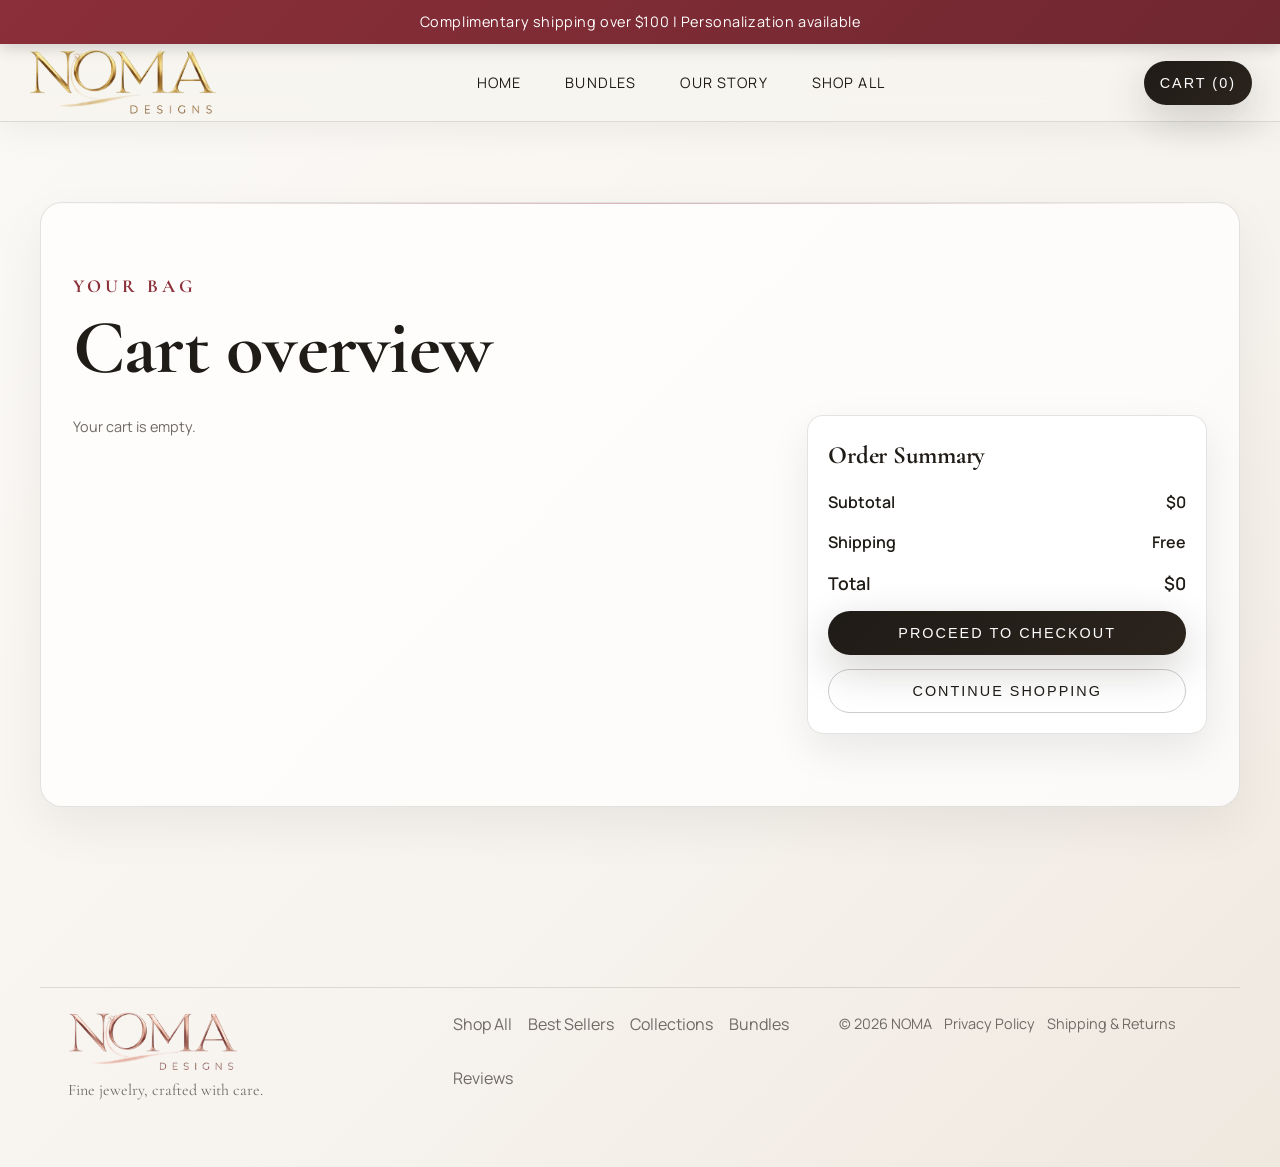
==== commit be0f1eeb: "feat: Update cart quantity button styles for increment and decrement actions" ====
--- a/cart.html
+++ b/cart.html
@@ -66,7 +66,7 @@
             <span id="cartTotal">$0</span>
           </div>
           <button class="solid">Proceed to Checkout</button>
-          <button class="ghost">Continue Shopping</button>
+          <a href="products.html" style="text-decoration: none;"><button class="ghost">Continue Shopping</button></a>
         </aside>
       </div>
     </section>
--- a/styles.css
+++ b/styles.css
@@ -316,11 +316,30 @@
   z-index: 1105;
 }
 
+@media (max-width: 1900px) {
+  .cart-drawer {
+    z-index: 900;
+  }
+}
+
+.cart-drawer.is-collapsed {
+  width: auto;
+  max-height: none;
+  padding: 10px 14px;
+  border-radius: 999px;
+}
+
+.cart-drawer.is-collapsed .cart-drawer-list {
+  display: none;
+}
+
+
 .cart-drawer-header {
   display: flex;
   align-items: center;
   justify-content: space-between;
   gap: 12px;
+  cursor: pointer;
 }
 
 .cart-drawer-header h3 {
@@ -332,6 +351,31 @@
   text-transform: uppercase;
   letter-spacing: 0.12em;
   color: var(--muted);
+}
+
+.cart-drawer-toggle {
+  width: 16px;
+  height: 16px;
+  position: relative;
+  color: var(--muted);
+  transition: transform 160ms ease;
+  font-size: 0;
+}
+
+.cart-drawer-toggle::before {
+  content: "";
+  position: absolute;
+  top: 5px;
+  left: 4px;
+  width: 6px;
+  height: 6px;
+  border-right: 2px solid currentColor;
+  border-bottom: 2px solid currentColor;
+  transform: rotate(45deg);
+}
+
+.cart-drawer.is-collapsed .cart-drawer-toggle {
+  transform: rotate(-90deg);
 }
 
 .cart-drawer-list {
@@ -403,7 +447,30 @@
   gap: 6px;
 }
 
-.cart-qty-button {
+@media (max-width: 1024px) {
+  .cart-drawer {
+    top: auto;
+    bottom: 16px;
+    right: 16px;
+    width: min(320px, 92vw);
+    max-height: 60vh;
+  }
+
+  .cart-drawer.is-collapsed {
+    width: auto;
+    max-height: none;
+    padding: 10px 14px;
+    border-radius: 999px;
+  }
+
+  .cart-drawer.is-collapsed .cart-drawer-list {
+    display: none;
+  }
+}
+
+.cart-qty-button,
+button[data-action="increment"],
+button[data-action="decrement"] {
   width: 22px;
   height: 22px;
   border-radius: 50%;
@@ -417,6 +484,7 @@
   line-height: 1;
   cursor: pointer;
   transition: transform 140ms ease, box-shadow 140ms ease;
+  touch-action: manipulation;
 }
 
 .cart-qty-button:hover {
@@ -687,6 +755,16 @@
   align-items: baseline;
 }
 
+.sale-tag {
+  font-size: 0.7rem;
+  text-transform: uppercase;
+  letter-spacing: 0.12em;
+  color: #ffffff;
+  background: var(--burgundy);
+  padding: 4px 8px;
+  border-radius: 999px;
+}
+
 .price {
   font-size: 1.1rem;
   font-weight: 700;
@@ -794,10 +872,285 @@
   background: #ffffff;
   border-radius: var(--radius);
   border: 1px solid var(--border);
-  padding: 22px;
+  padding: 24px;
   display: grid;
   gap: 12px;
   box-shadow: 0 14px 40px rgba(0, 0, 0, 0.06);
+  transition: box-shadow 200ms ease, transform 200ms ease;
+}
+
+.bundle-card:hover {
+  box-shadow: 0 20px 56px rgba(0, 0, 0, 0.1);
+  transform: translateY(-2px);
+}
+
+.bundle-card .price-row {
+  align-items: center;
+}
+
+.bundle-card button {
+  margin-top: 4px;
+  width: 100%;
+}
+
+.bundle-badge {
+  display: inline-flex;
+  align-items: center;
+  justify-content: center;
+  width: fit-content;
+  padding: 4px 10px;
+  border-radius: 20px;
+  background: rgba(139, 47, 57, 0.1);
+  color: var(--burgundy);
+  font-size: 0.75rem;
+  font-weight: 700;
+  letter-spacing: 0.06em;
+  text-transform: uppercase;
+}
+
+/* ── Custom Engraving Section ──────────────────────────────────── */
+.engraving-showcase {
+  background: linear-gradient(135deg, #fbf9f6 0%, #f7f4ef 60%, #efe8df 100%);
+}
+
+.engraving-container {
+  display: grid;
+  grid-template-columns: 1fr 1fr;
+  gap: 48px;
+  align-items: center;
+}
+
+.engraving-content {
+  display: flex;
+  flex-direction: column;
+  gap: 16px;
+}
+
+.engraving-content .lede {
+  font-size: 1rem;
+  line-height: 1.7;
+  max-width: 44ch;
+}
+
+.engraving-form {
+  display: flex;
+  flex-direction: column;
+  gap: 20px;
+  margin-top: 8px;
+}
+
+.engraving-field {
+  display: flex;
+  flex-direction: column;
+  gap: 8px;
+}
+
+.engraving-field label {
+  font-size: 0.9rem;
+  font-weight: 600;
+  color: var(--ink);
+}
+
+.field-label-row {
+  display: flex;
+  justify-content: space-between;
+  align-items: baseline;
+}
+
+.char-count {
+  font-size: 0.8rem;
+  color: var(--muted);
+  font-variant-numeric: tabular-nums;
+}
+
+.engraving-input {
+  padding: 13px 16px;
+  border-radius: 10px;
+  border: 1.5px solid var(--border);
+  font-family: inherit;
+  font-size: 1rem;
+  color: var(--ink);
+  background: #fff;
+  transition: border-color 180ms ease, box-shadow 180ms ease;
+  width: 100%;
+  box-sizing: border-box;
+}
+
+.engraving-input:focus {
+  outline: none;
+  border-color: var(--burgundy);
+  box-shadow: 0 0 0 3px rgba(139, 47, 57, 0.1);
+}
+
+.engraving-input::placeholder {
+  color: var(--muted);
+  opacity: 0.7;
+}
+
+/* Font toggle buttons */
+.font-options {
+  display: flex;
+  gap: 10px;
+}
+
+.font-btn {
+  flex: 1;
+  display: flex;
+  flex-direction: column;
+  align-items: center;
+  gap: 4px;
+  padding: 10px 8px;
+  border-radius: 10px;
+  border: 1.5px solid var(--border);
+  background: #fff;
+  cursor: pointer;
+  transition: all 180ms ease;
+  font-family: inherit;
+  font-size: 0.8rem;
+  color: var(--muted);
+  font-weight: 600;
+  letter-spacing: 0.03em;
+  text-transform: uppercase;
+}
+
+.font-btn:hover {
+  border-color: var(--burgundy);
+  color: var(--burgundy);
+}
+
+.font-btn.is-active {
+  border-color: var(--burgundy);
+  background: rgba(139, 47, 57, 0.06);
+  color: var(--burgundy);
+}
+
+.font-sample {
+  font-size: 1.3rem;
+  line-height: 1;
+  color: var(--ink);
+}
+
+/* Flat text preview plate */
+.engraving-plate-wrap {
+  display: flex;
+  flex-direction: column;
+  gap: 8px;
+}
+
+.plate-label {
+  font-size: 0.82rem;
+  font-weight: 600;
+  color: var(--muted);
+  text-transform: uppercase;
+  letter-spacing: 0.08em;
+}
+
+.engraving-plate {
+  width: 100%;
+  min-height: 72px;
+  border-radius: 10px;
+  background: #fff;
+  border: 1.5px solid var(--border);
+  display: grid;
+  place-items: center;
+  padding: 12px 20px;
+  box-sizing: border-box;
+}
+
+.engraving-text {
+  font-size: 1.3rem;
+  color: var(--ink);
+  word-break: break-word;
+  text-align: center;
+  line-height: 1.2;
+}
+
+.engraving-text[data-font="serif"] {
+  font-family: "Cormorant Garamond", "Times New Roman", serif;
+  font-size: 1.5rem;
+  letter-spacing: 0.1em;
+  text-transform: uppercase;
+}
+
+.engraving-text[data-font="script"] {
+  font-family: "Dancing Script", cursive;
+  font-size: 1.5rem;
+  letter-spacing: 0.02em;
+  text-transform: none;
+}
+
+.engraving-text[data-font="modern"] {
+  font-family: "Manrope", sans-serif;
+  font-size: 1rem;
+  font-weight: 700;
+  letter-spacing: 0.2em;
+  text-transform: uppercase;
+}
+
+/* Ring visual */
+.engraving-visual {
+  display: flex;
+  flex-direction: column;
+  align-items: center;
+  gap: 14px;
+}
+
+.simple-ring {
+  display: flex;
+  align-items: center;
+  justify-content: center;
+  padding: 20px;
+}
+
+.ring-svg {
+  width: 100%;
+  max-width: 280px;
+  height: auto;
+  filter: drop-shadow(0 8px 24px rgba(0, 0, 0, 0.1));
+}
+
+.ring-caption {
+  font-size: 0.8rem;
+  color: var(--muted);
+  letter-spacing: 0.04em;
+  margin: 0;
+  text-align: center;
+}
+
+.color-swatches {
+  display: flex;
+  gap: 12px;
+  justify-content: center;
+  margin-top: 20px;
+}
+
+.color-swatch {
+  width: 50px;
+  height: 50px;
+  border-radius: 50%;
+  border: 2px solid transparent;
+  background: white;
+  cursor: pointer;
+  transition: all 0.2s ease;
+  display: flex;
+  align-items: center;
+  justify-content: center;
+  padding: 0;
+}
+
+.swatch-ring {
+  width: 100%;
+  height: 100%;
+}
+
+.color-swatch:hover {
+  transform: scale(1.1);
+  box-shadow: 0 2px 8px rgba(0, 0, 0, 0.15);
+}
+
+.color-swatch.is-active {
+  border-color: var(--burgundy);
+  box-shadow: 0 0 0 2px white, 0 0 0 3px var(--burgundy);
 }
 
 .founder {
@@ -1010,7 +1363,7 @@
   width: 100%;
 }
 
-@media (max-width: 900px) {
+@media (max-width: 640px) {
   .cart-layout {
     grid-template-columns: 1fr;
   }
@@ -1098,10 +1451,6 @@
 }
 
 @media (max-width: 805px) {
-  .engraving-preview {
-    grid-template-columns: 1fr;
-  }
-  
   .bestseller-items {
     grid-template-columns: repeat(3, 1fr);
   }
@@ -1351,7 +1700,6 @@
   .hero-static { aspect-ratio: 4 / 5; }
   .section-header { text-align: center; align-items: center; }
   .header-actions { display: none; }
-  .cart-drawer { display: none; }
   .site-footer { text-align: center; justify-items: center; }
   .footer-links, .footer-meta { justify-content: center; }
 
@@ -1367,6 +1715,7 @@
   .testimonials-grid,
   .bundles-grid { grid-template-columns: 1fr; }
   .founder { grid-template-columns: 1fr; }
+  .engraving-container { grid-template-columns: 1fr; }
   
   
   .products-grid {
@@ -1580,19 +1929,71 @@
     max-width: calc(100% - 8px);
     width: calc(100% - 8px);
   }
-  
+
   .modal-body {
     grid-template-columns: 1fr;
-    padding: 28px 18px 36px;
-    gap: 24px;
-  }
-  
+    padding: 24px 16px 32px;
+    gap: 20px;
+  }
+
   .modal-visual {
-    min-height: 360px;
-  }
-  
+    min-height: 320px;
+  }
+
   .modal-close {
     top: 10px;
     right: 10px;
-  }
-}
+    width: 36px;
+    height: 36px;
+    font-size: 24px;
+  }
+
+  .engraving-container {
+    grid-template-columns: 1fr;
+    gap: 32px;
+  }
+
+  .engraving-visual {
+    order: -1;
+  }
+
+  .ring-svg {
+    max-width: 300px;
+  }
+
+  .font-options {
+    gap: 8px;
+  }
+}
+
+@media (max-width: 480px) {
+  .engraving-form {
+    gap: 16px;
+  }
+
+  .font-btn {
+    padding: 8px 6px;
+    font-size: 0.72rem;
+  }
+
+  .font-sample {
+    font-size: 1.1rem;
+  }
+
+  .engraving-plate {
+    min-height: 60px;
+  }
+
+  .engraving-text[data-font="serif"],
+  .engraving-text[data-font="script"] {
+    font-size: 1.2rem;
+  }
+
+  .engraving-text[data-font="modern"] {
+    font-size: 0.9rem;
+  }
+
+  .ring-svg {
+    max-width: 260px;
+  }
+}
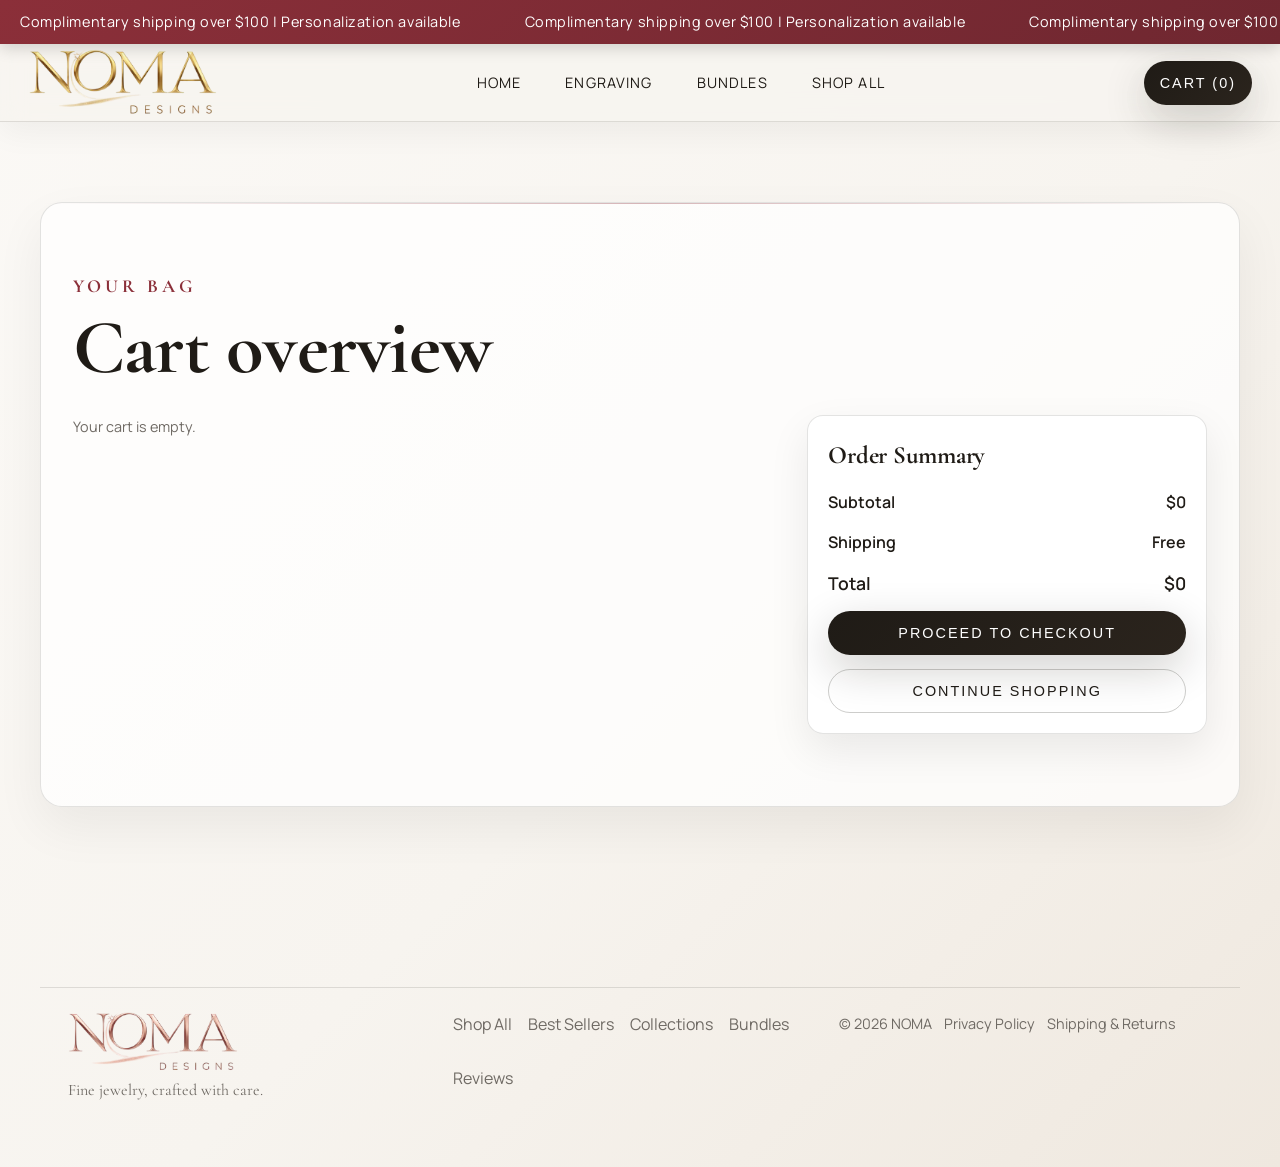
==== commit cba0b042: "Add navigation and announcement banner to site - Created nav.html for the site header and navigation" ====
--- a/cart.html
+++ b/cart.html
@@ -8,38 +8,10 @@
   <link rel="preconnect" href="https://fonts.gstatic.com" crossorigin>
   <link href="https://fonts.googleapis.com/css2?family=Cormorant+Garamond:wght@400;500;600;700&family=Manrope:wght@400;500;600;700&display=swap" rel="stylesheet">
   <link rel="stylesheet" href="styles.css">
+  <script src="site-chrome-loader.js" defer></script>
 </head>
-<body>
-  <div class="announcement-banner">
-    <p>Complimentary shipping over $100 | Personalization available</p>
-  </div>
-  <header class="site-header">
-    <div class="brand">
-      <a href="index.html" style="text-decoration: none; color: inherit;">
-        <img class="brand-logo" src="assets/logos/noma-logo-primary.png" alt="NOMA Fine Jewelry" decoding="async" />
-        <span class="sr-only">NOMA Fine Jewelry</span>
-      </a>
-    </div>
-    <nav class="nav" aria-label="Primary">
-      <button class="nav-toggle" aria-label="Toggle navigation" aria-expanded="false" aria-controls="primary-nav">
-        <span></span><span></span>
-      </button>
-      <ul class="nav-links" id="primary-nav">
-        <li class="nav-home"><a href="index.html#top">Home</a></li>
-        <li class="nav-best"><a href="index.html#best-sellers">Best Sellers</a></li>
-        <li class="nav-collections"><a href="index.html#collections">Collections</a></li>
-        <li class="nav-reviews"><a href="index.html#reviews">Reviews</a></li>
-        <li class="nav-bundles"><a href="index.html#bundles">Bundles</a></li>
-        <li class="nav-story"><a href="index.html#founder">Our Story</a></li>
-        <li class="nav-shop"><a href="products.html">Shop All</a></li>
-      </ul>
-    </nav>
-    <div class="header-actions">
-      <a href="cart.html" style="text-decoration: none;"><button class="solid">Cart (0)</button></a>
-    </div>
-  </header>
-
-  <div class="nav-overlay" aria-hidden="true"></div>
+<body class="cart-page">
+  <div id="site-chrome"></div>
 
   <main>
     <section class="section cart-hero">
@@ -92,12 +64,35 @@
   </footer>
 
   <script>
-    const toggle = document.querySelector('.nav-toggle');
-    const nav = document.querySelector('.nav');
-    const navLinks = document.querySelectorAll('.nav-links a');
-    const navOverlay = document.querySelector('.nav-overlay');
-    const banner = document.querySelector('.announcement-banner');
-    const header = document.querySelector('.site-header');
+    const onSiteChromeReady = (callback) => {
+      let resolved = false;
+      const run = () => {
+        if (resolved) return;
+        resolved = true;
+        document.removeEventListener('siteChromeReady', run);
+        callback();
+      };
+
+      if (window.siteChromeReady && typeof window.siteChromeReady.then === 'function') {
+        window.siteChromeReady.then(run).catch(run);
+        return;
+      }
+
+      if (document.querySelector('.site-header')) {
+        run();
+        return;
+      }
+
+      document.addEventListener('siteChromeReady', run, { once: true });
+    };
+
+    onSiteChromeReady(() => {
+      const toggle = document.querySelector('.nav-toggle');
+      const nav = document.querySelector('.nav');
+      const navLinks = document.querySelectorAll('.nav-links a');
+      const navOverlay = document.querySelector('.nav-overlay');
+      const banner = document.querySelector('.announcement-banner');
+      const header = document.querySelector('.site-header');
 
     const setMenuOffset = () => {
       const offset = (banner?.offsetHeight || 0) + (header?.offsetHeight || 0) + 12;
@@ -341,6 +336,7 @@
     window.addEventListener('scroll', requestFocusUpdate, { passive: true });
     window.addEventListener('resize', requestFocusUpdate);
     updateFocusedSection();
+    });
   </script>
 </body>
 </html>
--- a/styles.css
+++ b/styles.css
@@ -38,6 +38,16 @@
   overflow: hidden;
 }
 
+.cart-page .cart-drawer {
+  display: none !important;
+}
+
+#site-chrome {
+  position: sticky;
+  top: 0;
+  z-index: 30;
+}
+
 a {
   color: inherit;
   text-decoration: none;
@@ -56,22 +66,58 @@
   padding: 0 20px;
   font-size: 0.9rem;
   letter-spacing: 0.04em;
+  --banner-gap: 64px;
   position: sticky;
   top: 0;
   z-index: 20;
   box-shadow: 0 4px 16px rgba(0, 0, 0, 0.16);
   display: flex;
   align-items: center;
-  justify-content: center;
+  justify-content: flex-start;
   white-space: nowrap;
   overflow: hidden;
-  text-overflow: ellipsis;
-}
-
-.announcement-banner p {
-  margin: 0;
-  color: white;
-  max-width: none;
+}
+
+.announcement-banner .banner-track {
+  display: inline-flex;
+  align-items: center;
+  width: max-content;
+  animation: bannerScroll var(--banner-duration, 18s) linear infinite;
+  color: #ffffff;
+}
+
+.announcement-banner .banner-sequence {
+  display: inline-flex;
+  align-items: center;
+  gap: var(--banner-gap);
+  padding-right: var(--banner-gap);
+}
+
+.announcement-banner .banner-text {
+  display: inline-flex;
+  align-items: center;
+  color: inherit;
+  white-space: nowrap;
+}
+
+.announcement-banner:hover .banner-track,
+.announcement-banner:focus-within .banner-track {
+  animation-play-state: paused;
+}
+
+@keyframes bannerScroll {
+  from {
+    transform: translateX(0);
+  }
+  to {
+    transform: translateX(-50%);
+  }
+}
+
+@media (prefers-reduced-motion: reduce) {
+  .announcement-banner .banner-track {
+    animation: none;
+  }
 }
 
 h1, h2, h3 {
@@ -985,6 +1031,7 @@
 .engraving-input::placeholder {
   color: var(--muted);
   opacity: 0.7;
+  font-size: 1.1rem;
 }
 
 /* Font toggle buttons */
@@ -1031,82 +1078,76 @@
 }
 
 /* Flat text preview plate */
-.engraving-plate-wrap {
+/* Tag visual */
+.engraving-visual {
   display: flex;
   flex-direction: column;
-  gap: 8px;
-}
-
-.plate-label {
-  font-size: 0.82rem;
-  font-weight: 600;
-  color: var(--muted);
-  text-transform: uppercase;
-  letter-spacing: 0.08em;
-}
-
-.engraving-plate {
-  width: 100%;
-  min-height: 72px;
-  border-radius: 10px;
-  background: #fff;
-  border: 1.5px solid var(--border);
-  display: grid;
-  place-items: center;
-  padding: 12px 20px;
-  box-sizing: border-box;
-}
-
-.engraving-text {
-  font-size: 1.3rem;
-  color: var(--ink);
-  word-break: break-word;
-  text-align: center;
-  line-height: 1.2;
-}
-
-.engraving-text[data-font="serif"] {
-  font-family: "Cormorant Garamond", "Times New Roman", serif;
-  font-size: 1.5rem;
-  letter-spacing: 0.1em;
-  text-transform: uppercase;
-}
-
-.engraving-text[data-font="script"] {
-  font-family: "Dancing Script", cursive;
-  font-size: 1.5rem;
-  letter-spacing: 0.02em;
-  text-transform: none;
-}
-
-.engraving-text[data-font="modern"] {
-  font-family: "Manrope", sans-serif;
-  font-size: 1rem;
-  font-weight: 700;
-  letter-spacing: 0.2em;
-  text-transform: uppercase;
-}
-
-/* Ring visual */
-.engraving-visual {
-  display: flex;
-  flex-direction: column;
   align-items: center;
   gap: 14px;
 }
 
-.simple-ring {
+.tag-container {
+  position: relative;
   display: flex;
   align-items: center;
   justify-content: center;
   padding: 20px;
-}
-
-.ring-svg {
+  width: 400px;
+  max-width: 400px;
+  flex: 0 0 400px;
+}
+
+.tag-image {
   width: 100%;
-  max-width: 280px;
   height: auto;
-  filter: drop-shadow(0 8px 24px rgba(0, 0, 0, 0.1));
+  filter: drop-shadow(0 8px 24px rgba(0, 0, 0, 0.15));
+  transition: filter 0.3s ease;
+}
+
+.tag-text-overlay {
+  position: absolute;
+  top: 11.14%;
+  left: 5.25%;
+  width: 72%;
+  height: 76.58%;
+  text-align: center;
+  pointer-events: none;
+  display: flex;
+  align-items: center;
+  justify-content: center;
+}
+
+.tag-text {
+  display: block;
+  font-size: 24px;
+  font-weight: 700;
+  color: #000000;
+  letter-spacing: 0.15em;
+  text-transform: uppercase;
+  text-shadow: 0 1px 2px rgba(0, 0, 0, 0.2);
+  transition: all 0.3s ease;
+  white-space: nowrap;
+  overflow: hidden;
+  text-overflow: clip;
+  line-height: 1.3;
+  max-width: 100%;
+}
+
+.tag-text[data-font="serif"] {
+  font-family: "Cormorant Garamond", "Times New Roman", serif;
+  letter-spacing: 0.12em;
+}
+
+.tag-text[data-font="script"] {
+  font-family: "Dancing Script", cursive;
+  letter-spacing: 0.05em;
+  text-transform: none;
+}
+
+.tag-text[data-font="modern"] {
+  font-family: "Manrope", sans-serif;
+  letter-spacing: 0.2em;
+  font-weight: 800;
 }
 
 .ring-caption {
@@ -1115,42 +1156,6 @@
   letter-spacing: 0.04em;
   margin: 0;
   text-align: center;
-}
-
-.color-swatches {
-  display: flex;
-  gap: 12px;
-  justify-content: center;
-  margin-top: 20px;
-}
-
-.color-swatch {
-  width: 50px;
-  height: 50px;
-  border-radius: 50%;
-  border: 2px solid transparent;
-  background: white;
-  cursor: pointer;
-  transition: all 0.2s ease;
-  display: flex;
-  align-items: center;
-  justify-content: center;
-  padding: 0;
-}
-
-.swatch-ring {
-  width: 100%;
-  height: 100%;
-}
-
-.color-swatch:hover {
-  transform: scale(1.1);
-  box-shadow: 0 2px 8px rgba(0, 0, 0, 0.15);
-}
-
-.color-swatch.is-active {
-  border-color: var(--burgundy);
-  box-shadow: 0 0 0 2px white, 0 0 0 3px var(--burgundy);
 }
 
 .founder {
@@ -1785,7 +1790,6 @@
   height: 100%;
   background-color: rgba(0, 0, 0, 0.8);
   backdrop-filter: blur(4px);
-  display: flex;
   align-items: center;
   justify-content: center;
   padding: 24px;
@@ -1957,8 +1961,10 @@
     order: -1;
   }
 
-  .ring-svg {
-    max-width: 300px;
+  .tag-container {
+    width: 400px;
+    max-width: 400px;
+    flex: 0 0 400px;
   }
 
   .font-options {
@@ -1980,20 +1986,9 @@
     font-size: 1.1rem;
   }
 
-  .engraving-plate {
-    min-height: 60px;
-  }
-
-  .engraving-text[data-font="serif"],
-  .engraving-text[data-font="script"] {
-    font-size: 1.2rem;
-  }
-
-  .engraving-text[data-font="modern"] {
-    font-size: 0.9rem;
-  }
-
-  .ring-svg {
-    max-width: 260px;
-  }
-}
+  .tag-container {
+    width: 400px;
+    max-width: 400px;
+    flex: 0 0 400px;
+  }
+}
